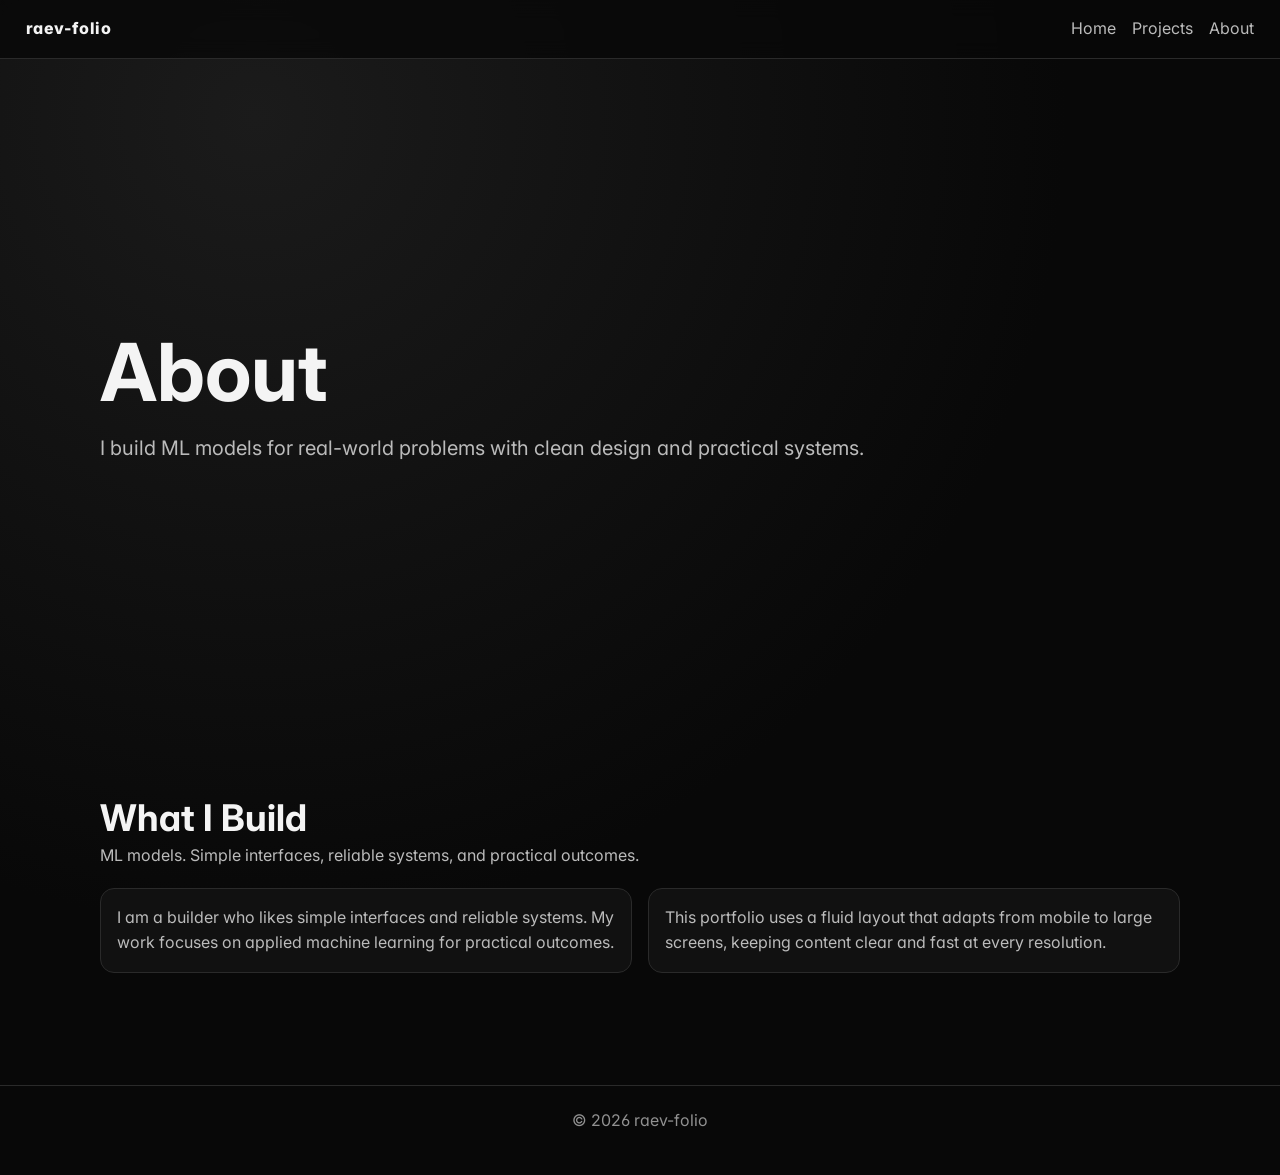
==== about.html @ f906c346 "Remove frontend/web dev mentions, focus solely on ML modeling" ====
<!doctype html>
<html lang="en">
  <head>
    <meta charset="UTF-8" />
    <meta name="viewport" content="width=device-width, initial-scale=1.0" />
    <meta
      name="description"
      content="About raev-folio, a portfolio of machine learning applications and modern frontend work."
    />
    <title>About | raev portfolio</title>
    <link rel="preconnect" href="https://fonts.googleapis.com" />
    <link rel="preconnect" href="https://fonts.gstatic.com" crossorigin />
    <link
      href="https://fonts.googleapis.com/css2?family=Inter:wght@400;500;700;800&display=swap"
      rel="stylesheet"
    />
    <link rel="stylesheet" href="./styles.css" />
  </head>
  <body>
    <div class="grain"></div>

    <header class="site-header">
      <a href="./index.html" class="brand">raev-folio</a>
      <nav class="main-nav">
        <a href="./index.html">Home</a>
        <a href="./projects.html">Projects</a>
        <a href="./about.html">About</a>
      </nav>
    </header>

    <main>
      <section class="section hero">
        <h1>About</h1>
        <p class="lead">
          I build ML models for real-world problems with clean design and
          practical systems.
        </p>
      </section>

      <section class="section">
        <div class="section-head">
          <h2>What I Build</h2>
          <p>ML models. Simple interfaces, reliable systems, and practical outcomes.</p>
        </div>
        <div class="about-grid">
          <p>
            I am a builder who likes simple interfaces and reliable systems.
            My work focuses on applied machine learning for practical outcomes.
          </p>
          <p>
            This portfolio uses a fluid layout that adapts from mobile to large
            screens, keeping content clear and fast at every resolution.
          </p>
        </div>
      </section>
    </main>

    <footer class="site-footer">© <span id="year"></span> raev-folio</footer>

    <script src="./script.js"></script>
  </body>
</html>
---- styles.css ----
:root {
  --bg: #080808;
  --bg-soft: #121212;
  --card: #171717;
  --line: #2a2a2a;
  --text: #f4f4f4;
  --muted: #bbbbbb;
  --accent: #d8d8d8;
  --radius: 18px;
}

*,
*::before,
*::after {
  box-sizing: border-box;
}

html {
  scroll-behavior: smooth;
}

body {
  margin: 0;
  font-family: "Inter", system-ui, -apple-system, Segoe UI, Roboto, sans-serif;
  font-weight: 400;
  font-feature-settings: "cv02", "cv03", "cv04", "cv11";
  color: var(--text);
  background: radial-gradient(circle at 20% 10%, #1b1b1b 0%, var(--bg) 55%);
  min-height: 100vh;
  line-height: 1.6;
}

.grain {
  position: fixed;
  inset: 0;
  pointer-events: none;
  background-image: linear-gradient(rgba(255, 255, 255, 0.02), rgba(255, 255, 255, 0.02));
  opacity: 0.25;
}

.site-header {
  position: sticky;
  top: 0;
  z-index: 10;
  display: flex;
  justify-content: space-between;
  align-items: center;
  padding: 1rem clamp(1rem, 2vw, 2rem);
  border-bottom: 1px solid var(--line);
  background: rgba(8, 8, 8, 0.8);
  backdrop-filter: blur(10px);
}

.brand {
  color: var(--text);
  text-decoration: none;
  font-weight: 800;
  letter-spacing: 0.03em;
}

.main-nav {
  display: flex;
  gap: 1rem;
}

.main-nav a {
  color: var(--muted);
  text-decoration: none;
  transition: color 0.2s ease;
}

.main-nav a:hover {
  color: var(--text);
}

main {
  width: min(1080px, 100% - 2rem);
  margin-inline: auto;
  padding-bottom: 3rem;
}

.section {
  padding: clamp(2.5rem, 5vw, 5rem) 0;
}

.hero {
  min-height: min(75vh, 700px);
  display: grid;
  align-content: center;
  gap: 1rem;
}

.tag {
  margin: 0;
  color: var(--muted);
  text-transform: uppercase;
  letter-spacing: 0.12em;
  font-size: 0.8rem;
}

h1,
h2 {
  margin: 0;
  line-height: 1.1;
}

h1 {
  font-size: clamp(2.2rem, 8vw, 5rem);
}

h2 {
  font-size: clamp(1.6rem, 4vw, 2.3rem);
}

.lead {
  margin: 0;
  max-width: 60ch;
  color: var(--muted);
  font-size: clamp(1rem, 2.6vw, 1.25rem);
}

.cta {
  display: inline-flex;
  width: fit-content;
  margin-top: 0.8rem;
  padding: 0.8rem 1.2rem;
  border-radius: 50px;
  border: 1px solid var(--line);
  text-decoration: none;
  color: var(--text);
  background: linear-gradient(145deg, #202020, #151515);
  font-weight: 500;
  font-size: 0.95rem;
  letter-spacing: 0.02em;
  transition: all 0.2s ease;
  box-shadow: 0 2px 8px rgba(0, 0, 0, 0.3);
}

.cta:hover {
  transform: translateY(-1px);
  box-shadow: 0 4px 16px rgba(0, 0, 0, 0.4);
  border-color: var(--accent);
}

.section-head {
  display: grid;
  gap: 0.3rem;
  margin-bottom: 1.2rem;
}

.section-head p {
  margin: 0;
  color: var(--muted);
}

.cards-grid {
  display: grid;
  gap: 1rem;
  grid-template-columns: repeat(auto-fit, minmax(300px, 1fr));
}

.project-card {
  border: 1px solid var(--line);
  background: linear-gradient(180deg, var(--card), #111);
  border-radius: var(--radius);
  overflow: clip;
}

.project-link-card {
  border: 1px solid var(--line);
  background: linear-gradient(180deg, var(--card), #111);
  border-radius: var(--radius);
  padding: 1rem;
  display: flex;
  justify-content: space-between;
  align-items: center;
  text-decoration: none;
  color: var(--text);
  transition: transform 0.15s ease, border-color 0.15s ease;
}

.project-link-card:hover {
  transform: translateY(-2px);
  border-color: #3a3a3a;
}

.project-link-card small {
  display: block;
  margin-top: 0.25rem;
  color: var(--muted);
}

.project-link-card .card-note {
  margin-top: 0.6rem;
  font-size: 0.82rem;
  color: #a8a8a8;
  line-height: 1.3;
}

.card-toggle {
  width: 100%;
  border: 0;
  color: var(--text);
  background: transparent;
  padding: 1rem;
  display: flex;
  justify-content: space-between;
  align-items: center;
  text-align: left;
  cursor: pointer;
}

.card-toggle small {
  display: block;
  margin-top: 0.2rem;
  color: var(--muted);
}

.pill {
  border: 1px solid var(--line);
  padding: 0.3rem 0.8rem;
  border-radius: 50px;
  color: var(--accent);
  font-size: 0.85rem;
  font-weight: 500;
  letter-spacing: 0.02em;
  background: rgba(216, 216, 216, 0.05);
  transition: all 0.2s ease;
}

.pill:hover {
  background: rgba(216, 216, 216, 0.1);
  border-color: var(--accent);
  transform: translateY(-1px);
}

button {
  font-family: inherit;
  font-weight: 500;
  font-size: 0.95rem;
  letter-spacing: 0.02em;
  border: 1px solid var(--line);
  background: linear-gradient(145deg, #202020, #151515);
  color: var(--text);
  border-radius: 12px;
  padding: 0.8rem 1.2rem;
  cursor: pointer;
  transition: all 0.2s ease;
  box-shadow: 0 2px 8px rgba(0, 0, 0, 0.3);
}

button:hover {
  transform: translateY(-1px);
  box-shadow: 0 4px 16px rgba(0, 0, 0, 0.4);
  border-color: var(--accent);
}

.card-content {
  border-top: 1px solid var(--line);
  padding: 1rem;
}

.project-note {
  margin: 0 0 1rem;
  color: var(--muted);
}

.crop-form {
  display: grid;
  gap: 0.75rem;
  grid-template-columns: repeat(auto-fit, minmax(170px, 1fr));
}

.crop-form label {
  display: grid;
  gap: 0.35rem;
  font-size: 0.9rem;
  color: var(--muted);
}

.crop-form input,
.crop-form select {
  border: 1px solid #303030;
  background: #0e0e0e;
  color: var(--text);
  border-radius: 10px;
  padding: 0.55rem 0.65rem;
  font: inherit;
}

.crop-form textarea {
  border: 1px solid #303030;
  background: #0e0e0e;
  color: var(--text);
  border-radius: 10px;
  padding: 0.55rem 0.65rem;
  font: inherit;
  resize: vertical;
}

.predict-btn {
  grid-column: 1 / -1;
  border: 1px solid var(--line);
  background: #1b1b1b;
  color: var(--text);
  border-radius: 11px;
  padding: 0.65rem;
  cursor: pointer;
}

.result {
  margin-top: 1rem;
  border: 1px solid var(--line);
  border-radius: 12px;
  padding: 0.8rem;
  color: var(--accent);
  background: #0f0f0f;
}

.chat-window {
  border: 1px solid var(--line);
  border-radius: 12px;
  background: #0e0e0e;
  padding: 0.8rem;
  min-height: 100px;
  margin-bottom: 0.75rem;
  display: grid;
  gap: 0.5rem;
}

.chat-bubble {
  max-width: 85%;
  padding: 0.55rem 0.7rem;
  border-radius: 10px;
  font-size: 0.92rem;
}

.chat-bubble.user {
  margin-left: auto;
  background: #242424;
}

.chat-bubble.bot {
  background: #1a1a1a;
  border: 1px solid #2e2e2e;
  color: var(--muted);
}

.chat-form {
  display: grid;
  gap: 0.75rem;
}

.result-modal {
  position: fixed;
  inset: 0;
  background: rgba(0, 0, 0, 0.6);
  display: grid;
  place-items: center;
  z-index: 20;
  padding: 1rem;
}

.result-modal-card {
  width: min(460px, 100%);
  border: 1px solid var(--line);
  border-radius: 14px;
  background: #121212;
  padding: 1rem;
}

.result-modal-card h3 {
  margin: 0 0 0.5rem;
}

.result-modal-card p {
  margin: 0 0 0.8rem;
  color: var(--text);
  min-height: 1.4em;
}

.about-grid {
  display: grid;
  grid-template-columns: repeat(auto-fit, minmax(260px, 1fr));
  gap: 1rem;
}

.about-grid p {
  margin: 0;
  border: 1px solid var(--line);
  border-radius: 14px;
  background: #111;
  color: var(--muted);
  padding: 1rem;
}

.back-btn {
  display: inline-flex;
  align-items: center;
  gap: 0.35rem;
  margin-bottom: 0.5rem;
  color: var(--muted);
  text-decoration: none;
  font-size: 0.9rem;
  transition: color 0.2s ease;
}

.back-btn:hover {
  color: var(--text);
}

.site-footer {
  padding: 1.4rem 1rem 2.6rem;
  text-align: center;
  color: #919191;
  border-top: 1px solid var(--line);
}

@media (max-width: 720px) {
  .main-nav {
    gap: 0.7rem;
  }
}

@media (max-width: 600px) {
  .project-link-card {
    flex-direction: column;
    align-items: flex-start;
    gap: 0.5rem;
  }
}
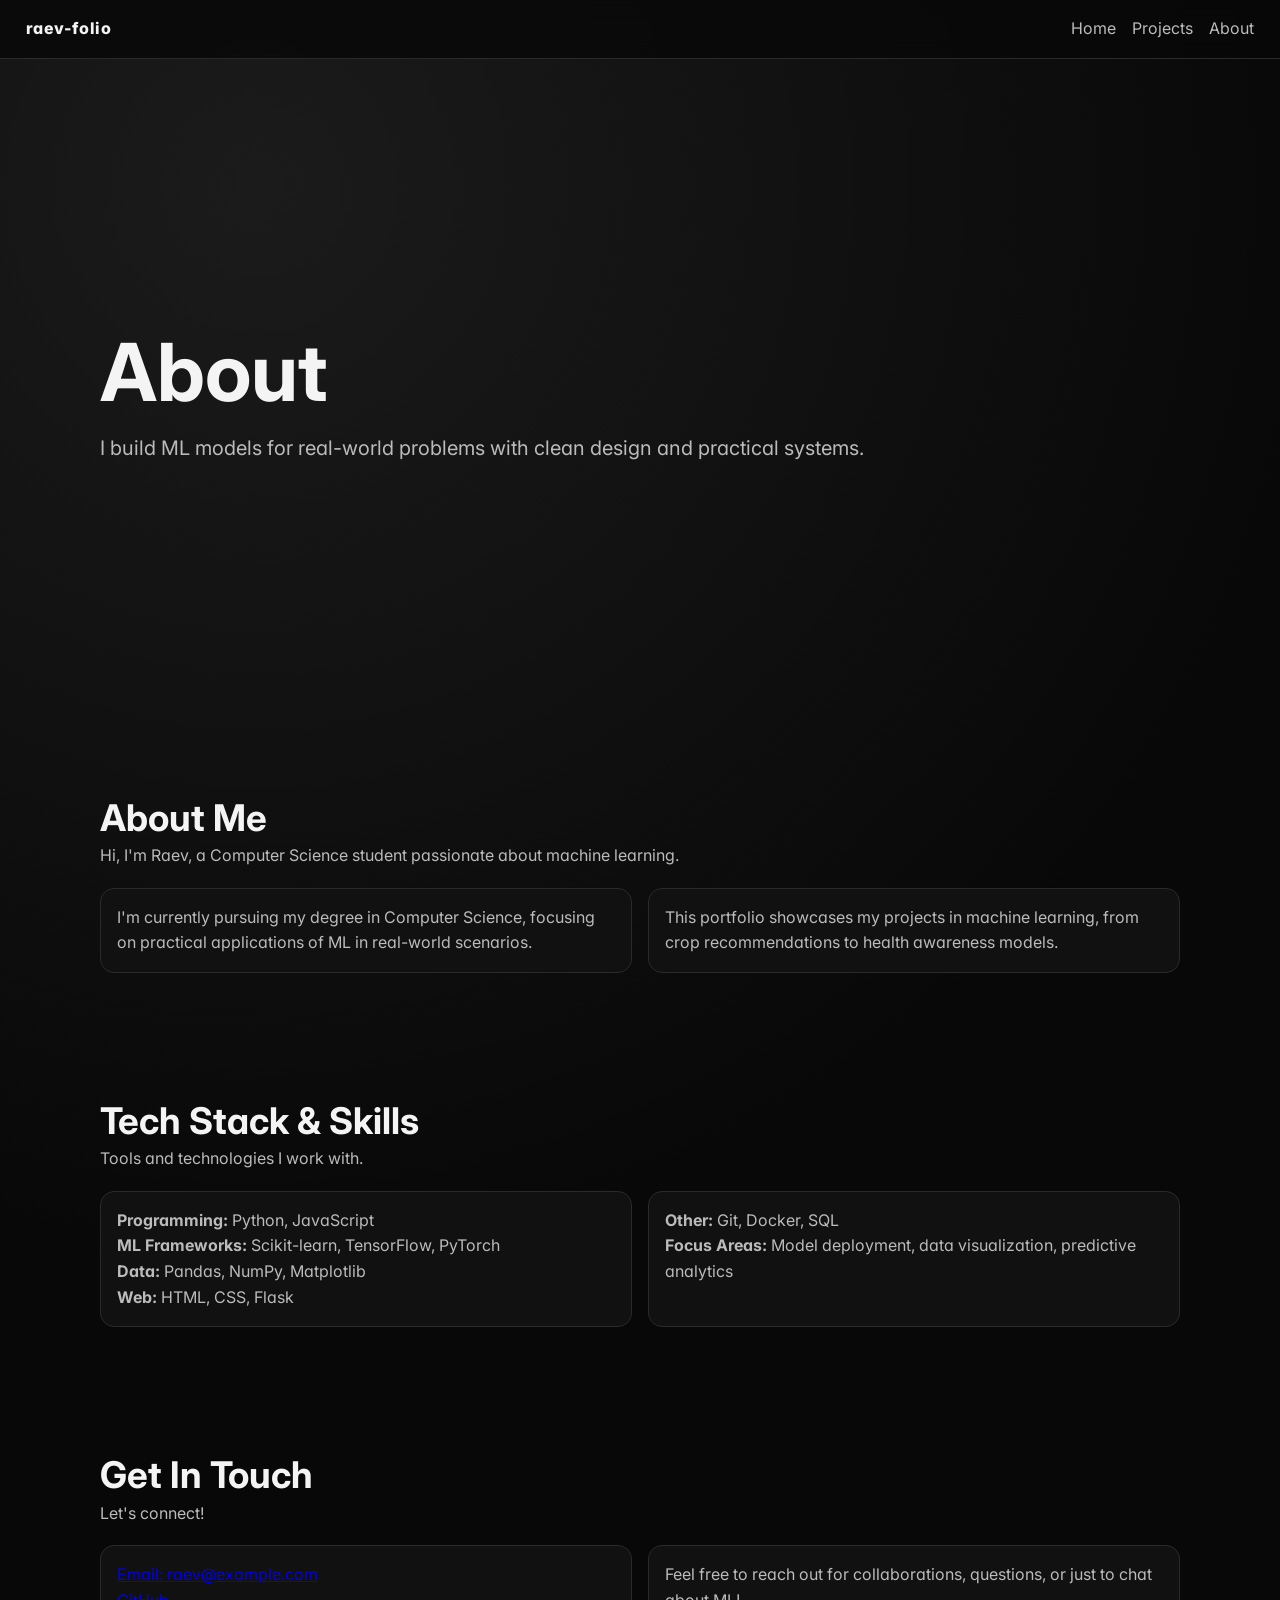
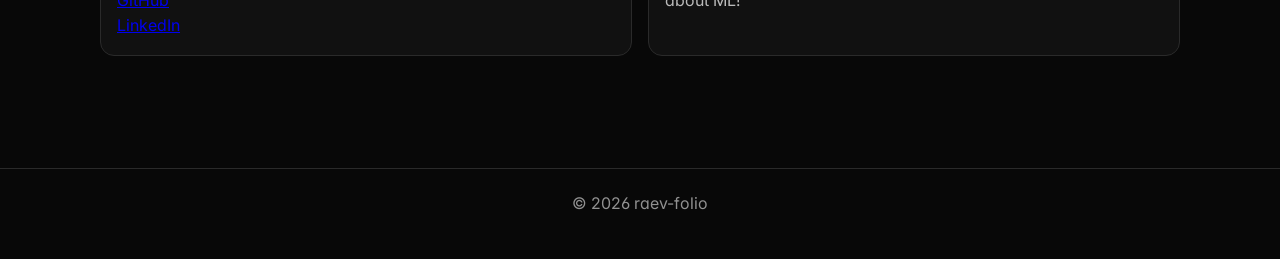
==== commit a2fa3e08: "Add CS student tag to home, flesh out About page with name, education, tech stack, and contact links" ====
--- a/about.html
+++ b/about.html
@@ -39,17 +39,53 @@
 
       <section class="section">
         <div class="section-head">
-          <h2>What I Build</h2>
-          <p>ML models. Simple interfaces, reliable systems, and practical outcomes.</p>
+          <h2>About Me</h2>
+          <p>Hi, I'm Raev, a Computer Science student passionate about machine learning.</p>
         </div>
         <div class="about-grid">
           <p>
-            I am a builder who likes simple interfaces and reliable systems.
-            My work focuses on applied machine learning for practical outcomes.
+            I'm currently pursuing my degree in Computer Science, focusing on
+            practical applications of ML in real-world scenarios.
           </p>
           <p>
-            This portfolio uses a fluid layout that adapts from mobile to large
-            screens, keeping content clear and fast at every resolution.
+            This portfolio showcases my projects in machine learning, from crop
+            recommendations to health awareness models.
+          </p>
+        </div>
+      </section>
+
+      <section class="section">
+        <div class="section-head">
+          <h2>Tech Stack & Skills</h2>
+          <p>Tools and technologies I work with.</p>
+        </div>
+        <div class="about-grid">
+          <p>
+            <strong>Programming:</strong> Python, JavaScript<br>
+            <strong>ML Frameworks:</strong> Scikit-learn, TensorFlow, PyTorch<br>
+            <strong>Data:</strong> Pandas, NumPy, Matplotlib<br>
+            <strong>Web:</strong> HTML, CSS, Flask
+          </p>
+          <p>
+            <strong>Other:</strong> Git, Docker, SQL<br>
+            <strong>Focus Areas:</strong> Model deployment, data visualization, predictive analytics
+          </p>
+        </div>
+      </section>
+
+      <section class="section">
+        <div class="section-head">
+          <h2>Get In Touch</h2>
+          <p>Let's connect!</p>
+        </div>
+        <div class="about-grid">
+          <p>
+            <a href="mailto:raev@example.com">Email: raev@example.com</a><br>
+            <a href="https://github.com/theraevv">GitHub</a><br>
+            <a href="https://linkedin.com/in/raev">LinkedIn</a>
+          </p>
+          <p>
+            Feel free to reach out for collaborations, questions, or just to chat about ML!
           </p>
         </div>
       </section>
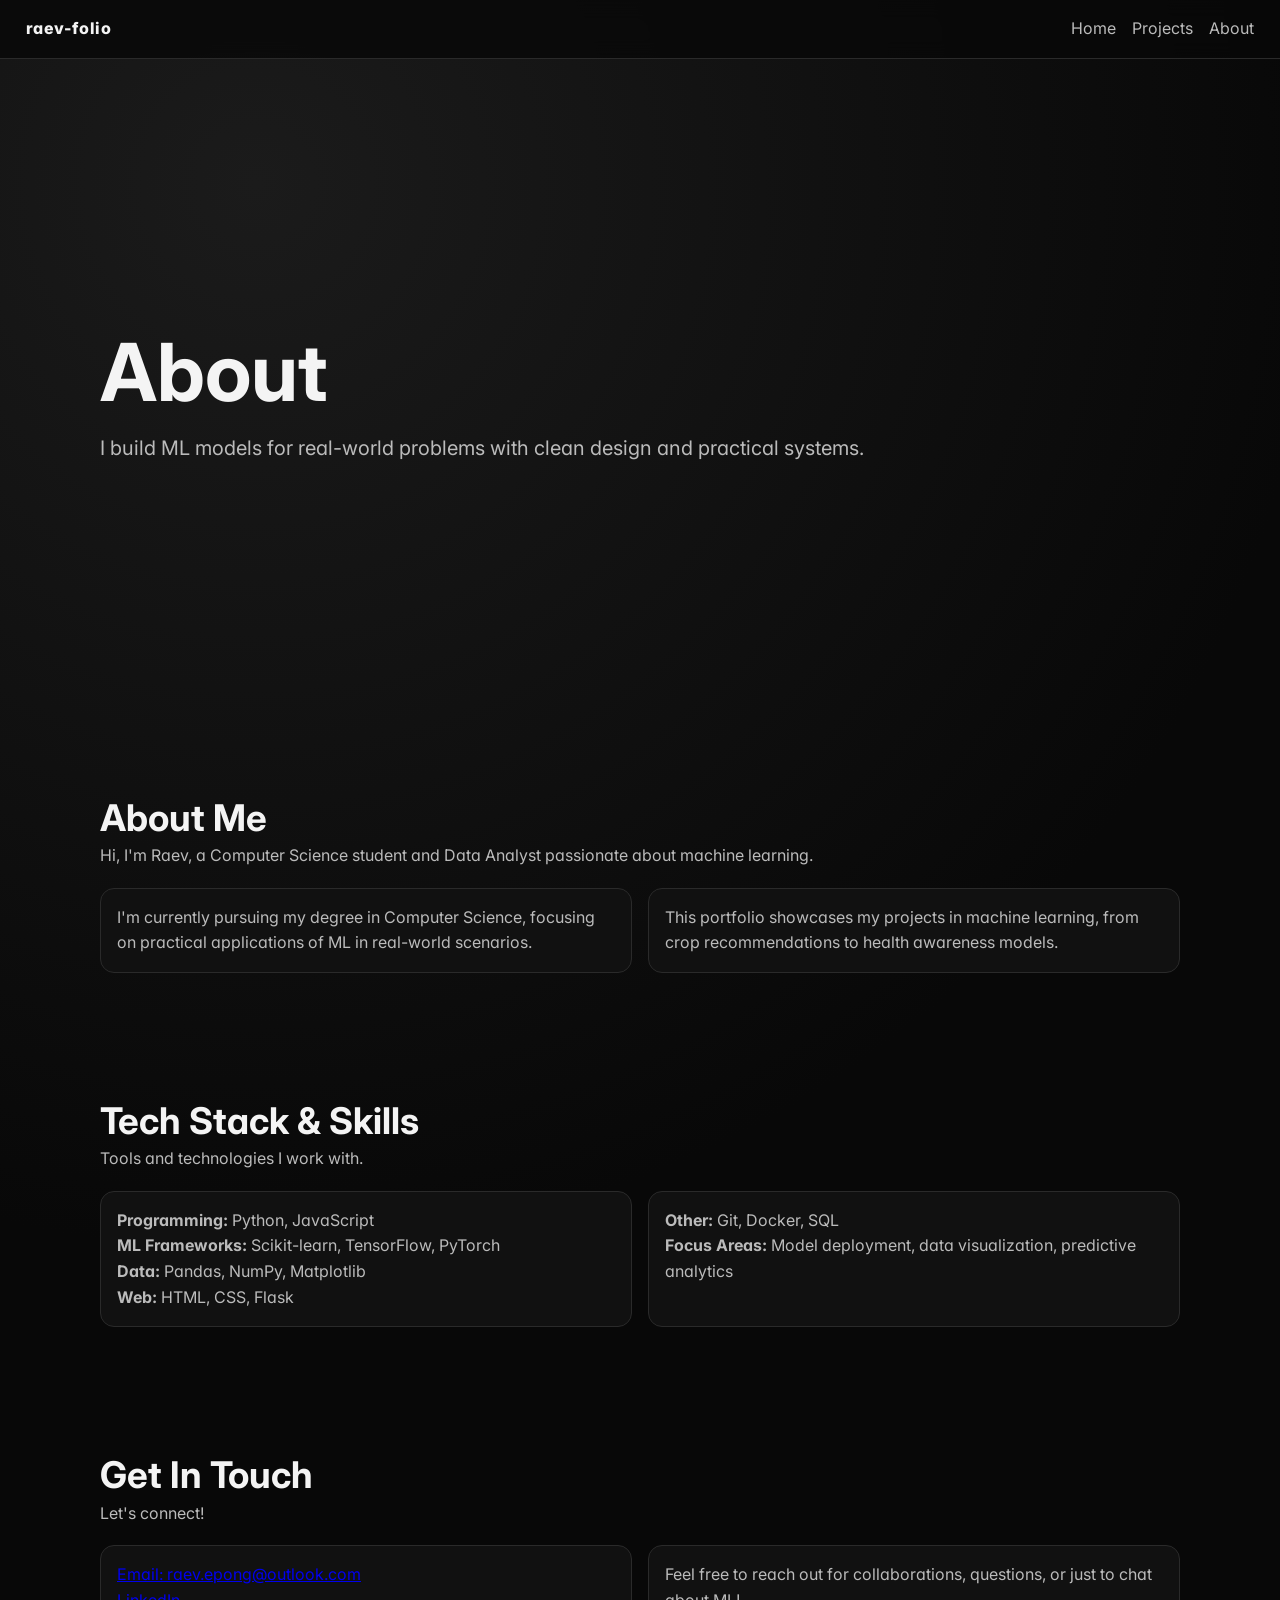
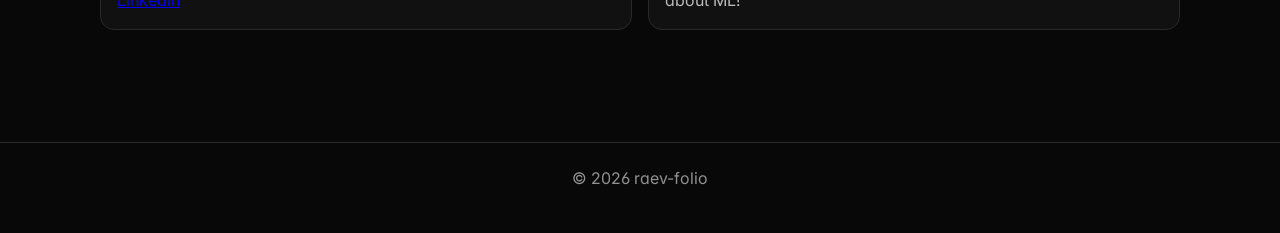
==== commit 273d8557: "Add Data Analyst to home and about, update LinkedIn and email, remove GitHub" ====
--- a/about.html
+++ b/about.html
@@ -40,7 +40,7 @@
       <section class="section">
         <div class="section-head">
           <h2>About Me</h2>
-          <p>Hi, I'm Raev, a Computer Science student passionate about machine learning.</p>
+          <p>Hi, I'm Raev, a Computer Science student and Data Analyst passionate about machine learning.</p>
         </div>
         <div class="about-grid">
           <p>
@@ -80,9 +80,8 @@
         </div>
         <div class="about-grid">
           <p>
-            <a href="mailto:raev@example.com">Email: raev@example.com</a><br>
-            <a href="https://github.com/theraevv">GitHub</a><br>
-            <a href="https://linkedin.com/in/raev">LinkedIn</a>
+            <a href="mailto:raev.epong@outlook.com">Email: raev.epong@outlook.com</a><br>
+            <a href="https://www.linkedin.com/in/raev-pascian-epong-4269261b7">LinkedIn</a>
           </p>
           <p>
             Feel free to reach out for collaborations, questions, or just to chat about ML!
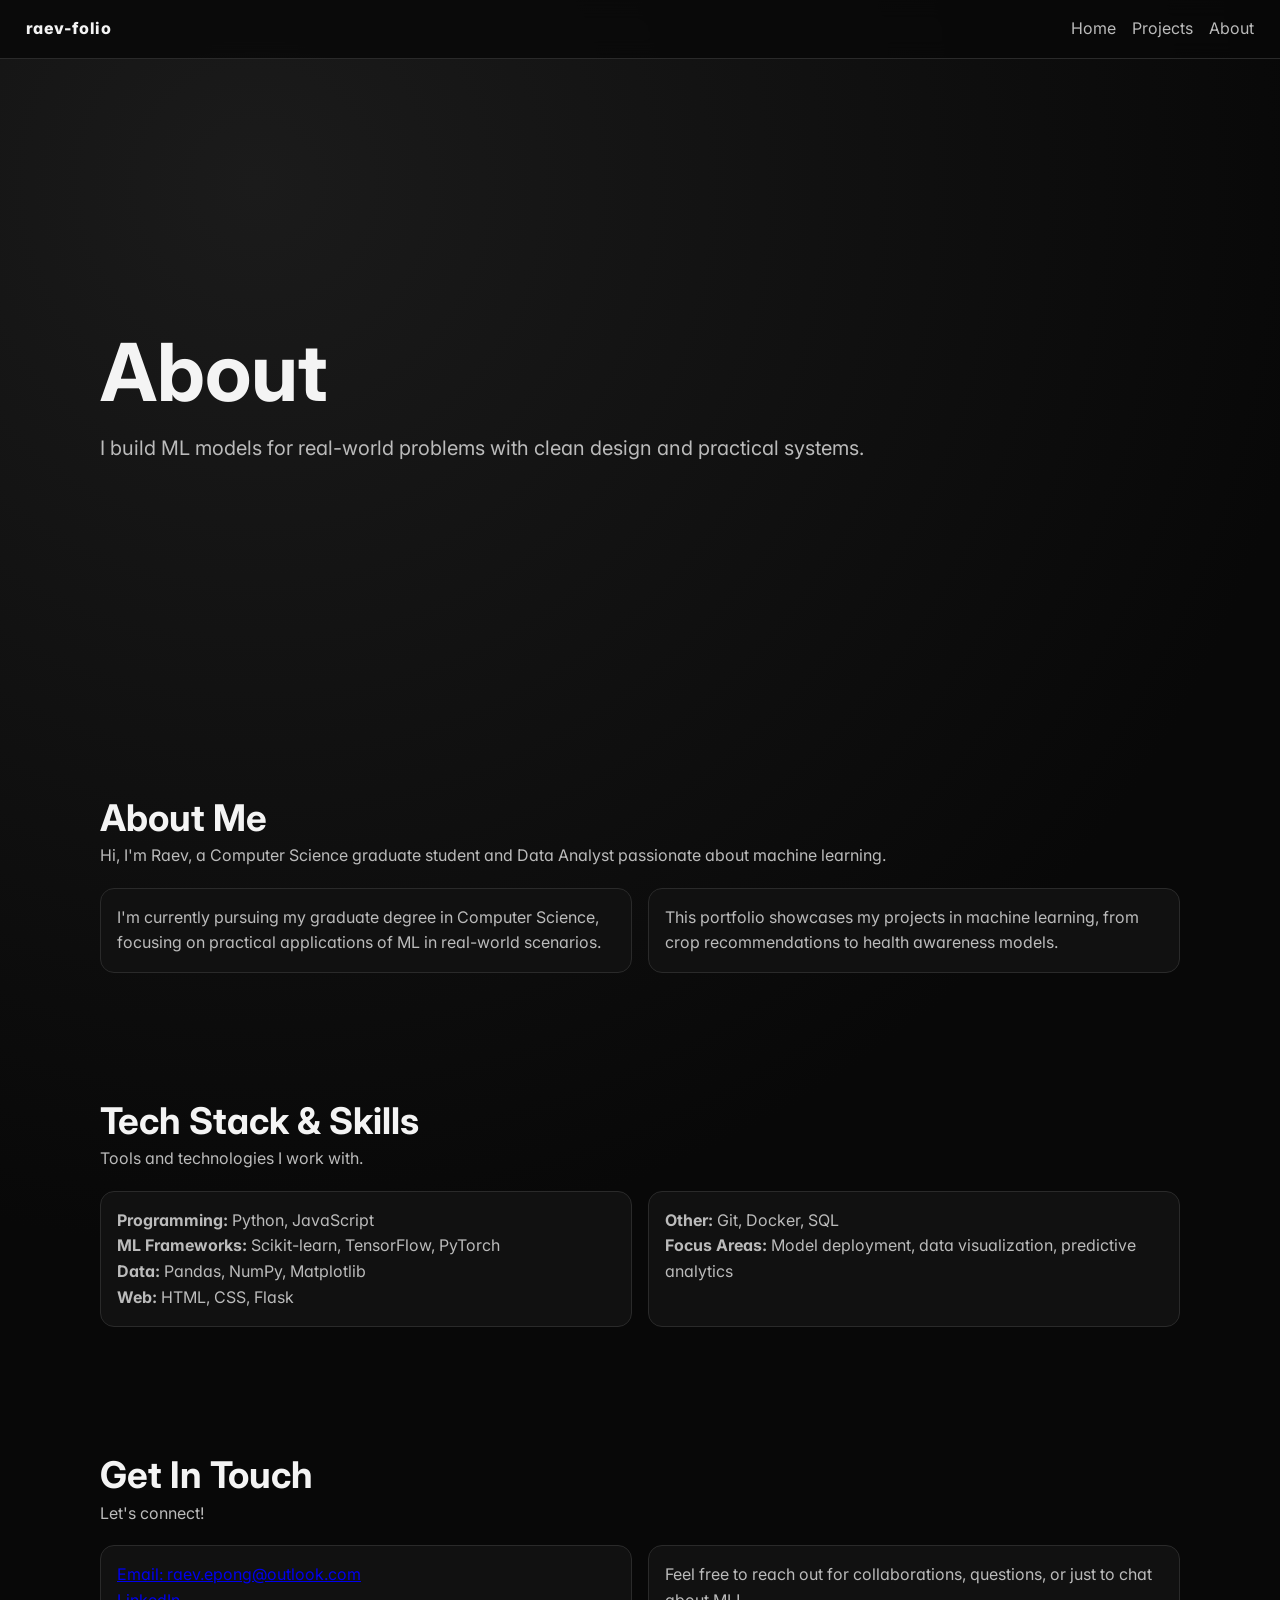
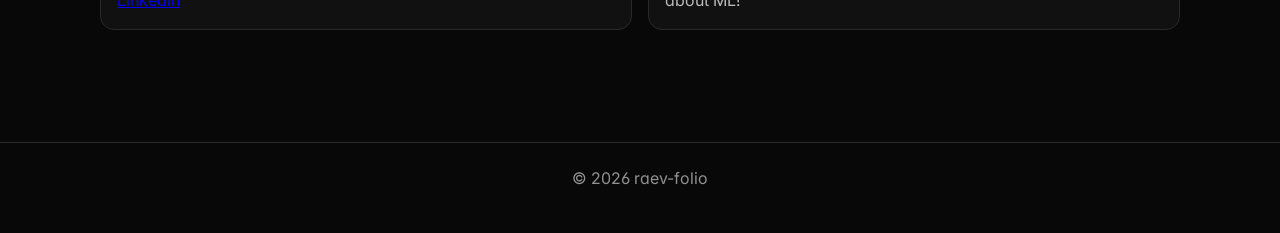
==== commit baf970e9: "Update to graduate student status in home and about pages" ====
--- a/about.html
+++ b/about.html
@@ -40,11 +40,11 @@
       <section class="section">
         <div class="section-head">
           <h2>About Me</h2>
-          <p>Hi, I'm Raev, a Computer Science student and Data Analyst passionate about machine learning.</p>
+          <p>Hi, I'm Raev, a Computer Science graduate student and Data Analyst passionate about machine learning.</p>
         </div>
         <div class="about-grid">
           <p>
-            I'm currently pursuing my degree in Computer Science, focusing on
+            I'm currently pursuing my graduate degree in Computer Science, focusing on
             practical applications of ML in real-world scenarios.
           </p>
           <p>
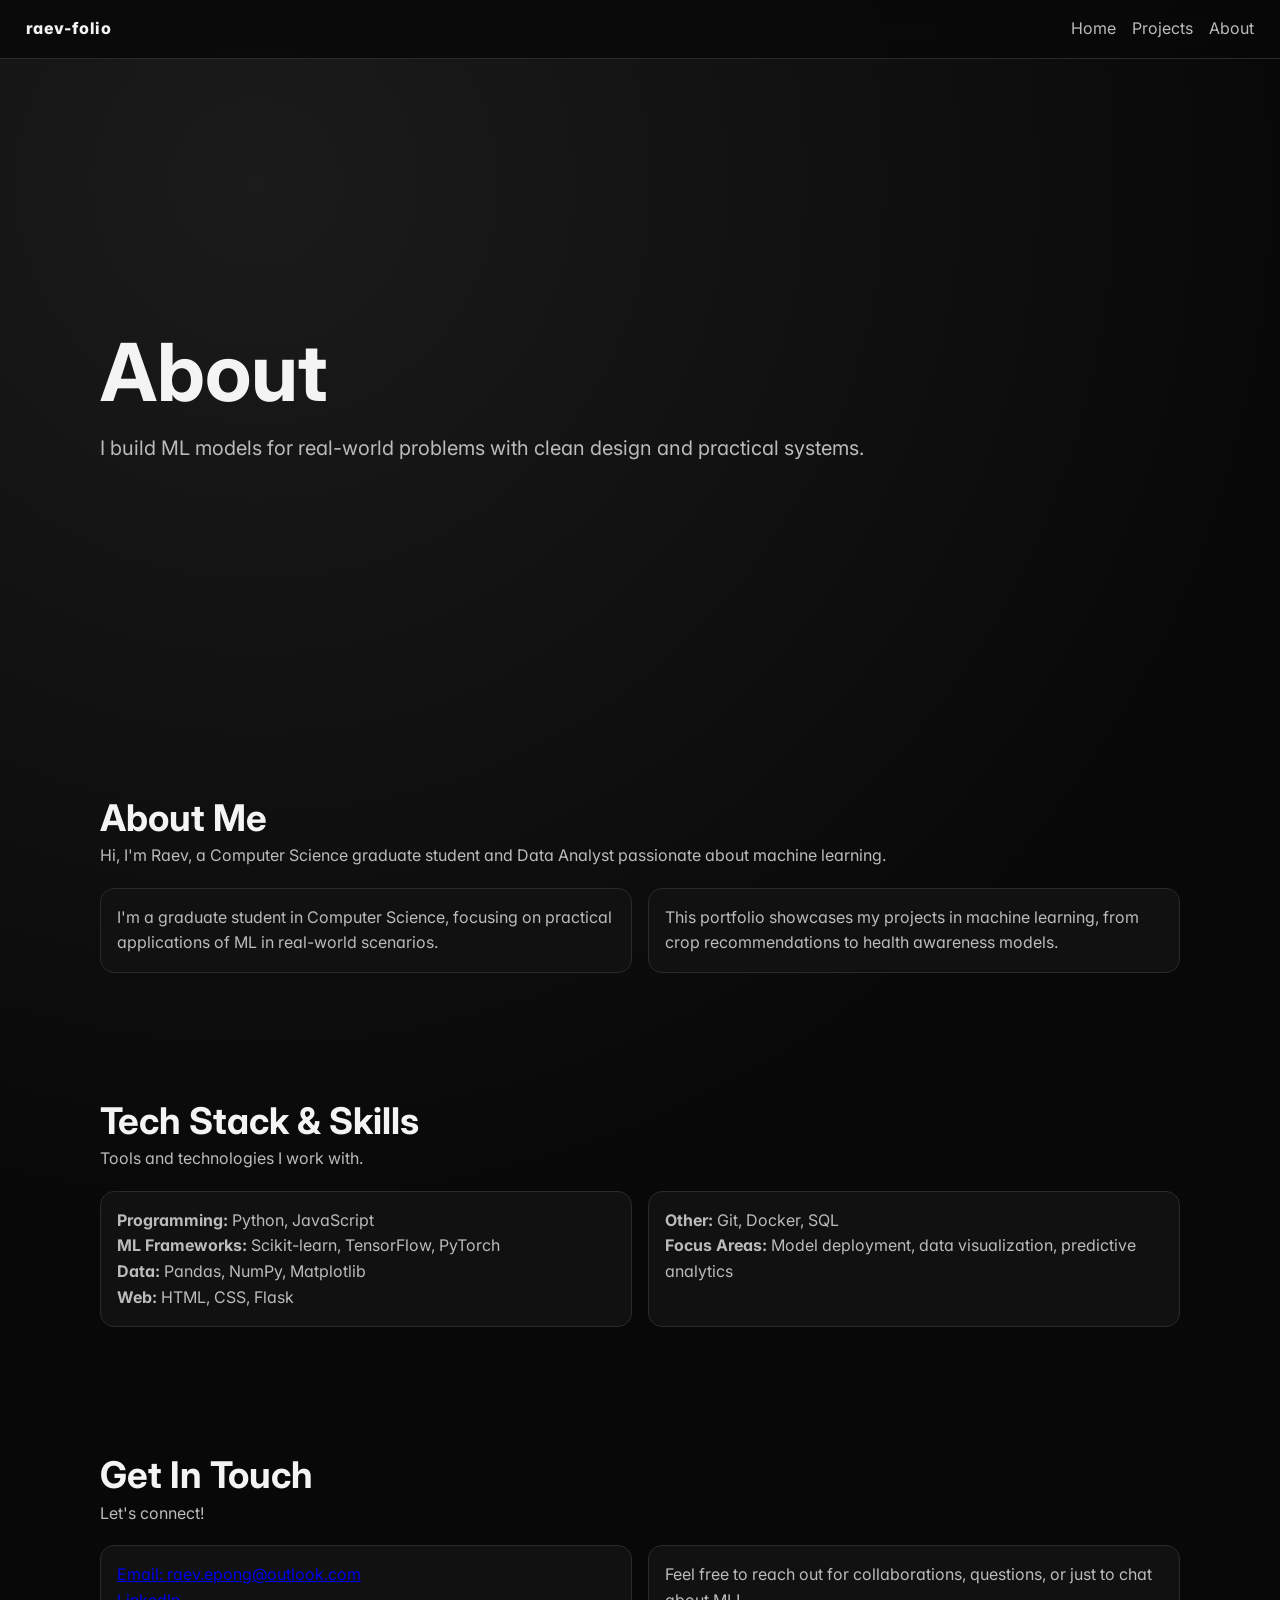
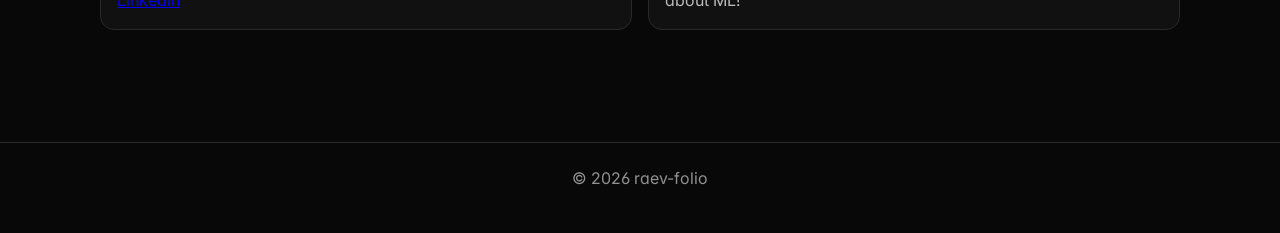
==== commit 476a5a95: "Remove pursuing language from About page" ====
--- a/about.html
+++ b/about.html
@@ -44,8 +44,8 @@
         </div>
         <div class="about-grid">
           <p>
-            I'm currently pursuing my graduate degree in Computer Science, focusing on
-            practical applications of ML in real-world scenarios.
+            I'm a graduate student in Computer Science, focusing on practical
+            applications of ML in real-world scenarios.
           </p>
           <p>
             This portfolio showcases my projects in machine learning, from crop
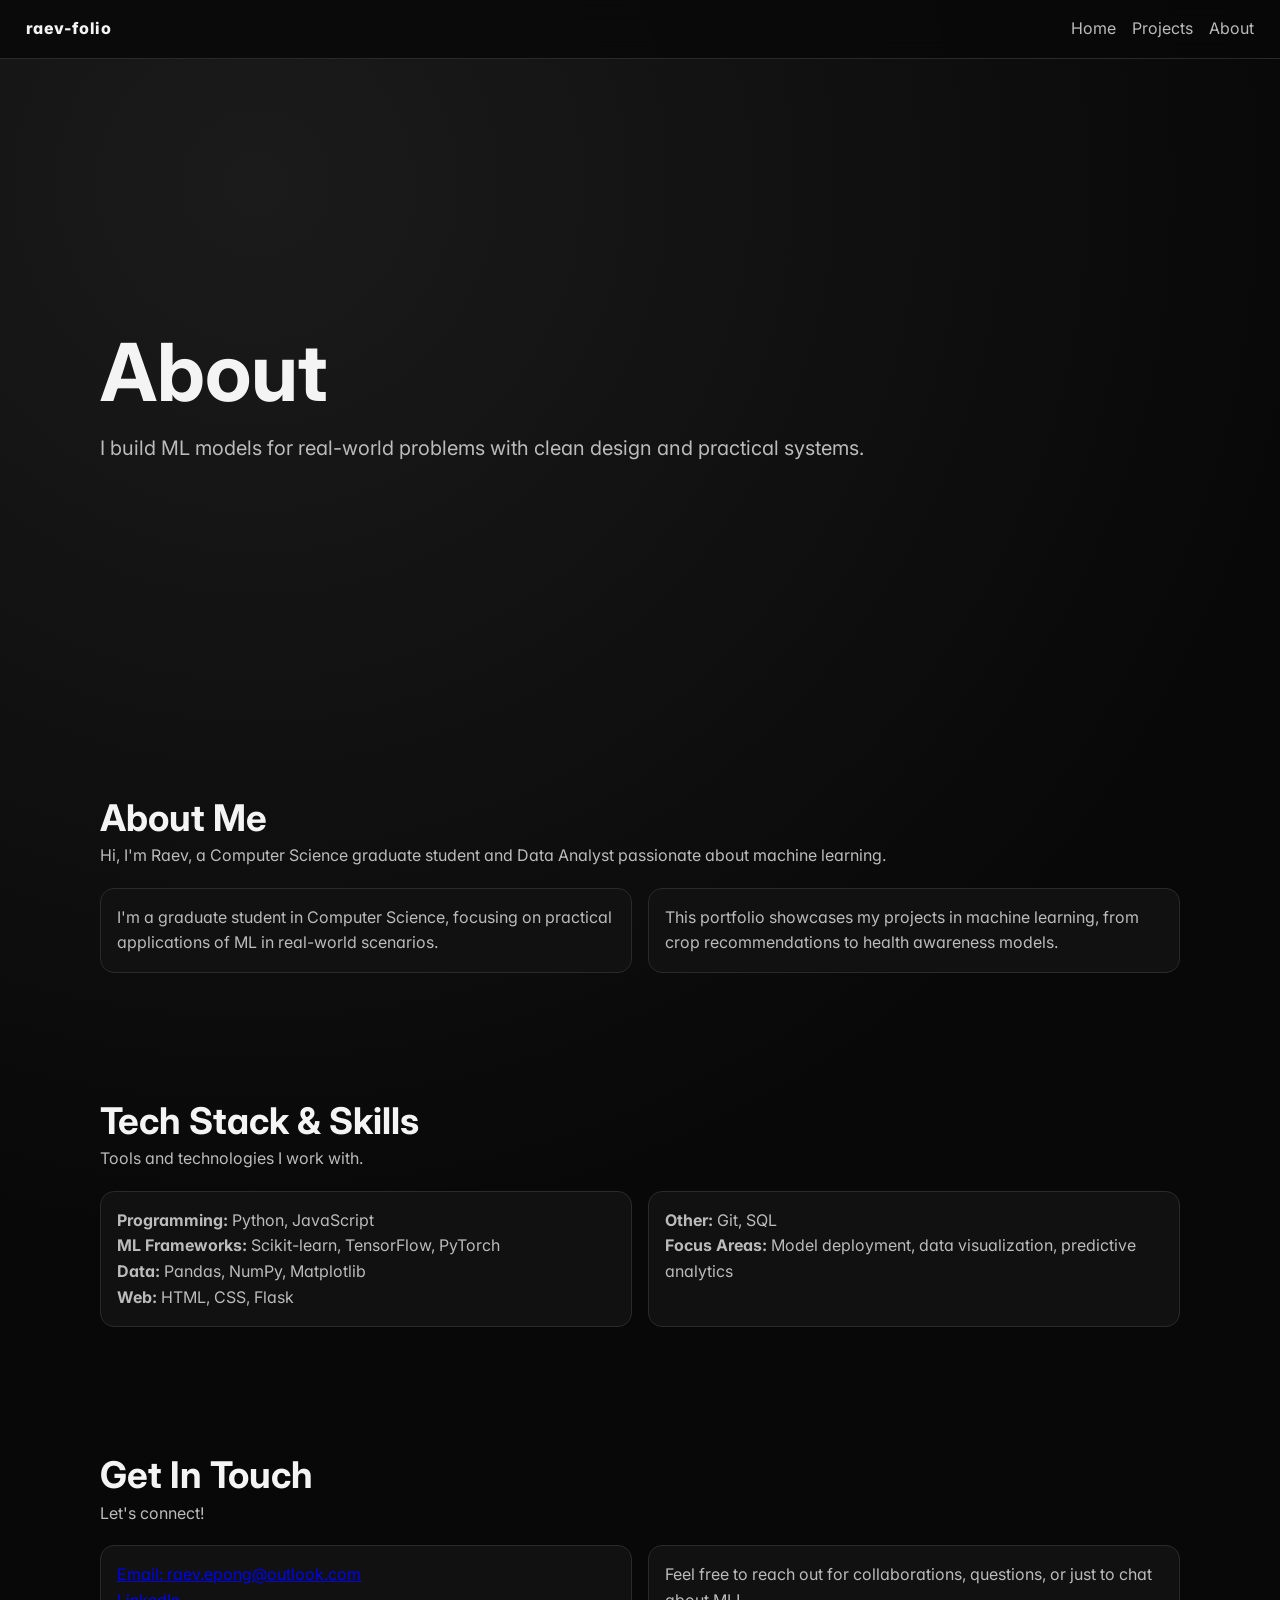
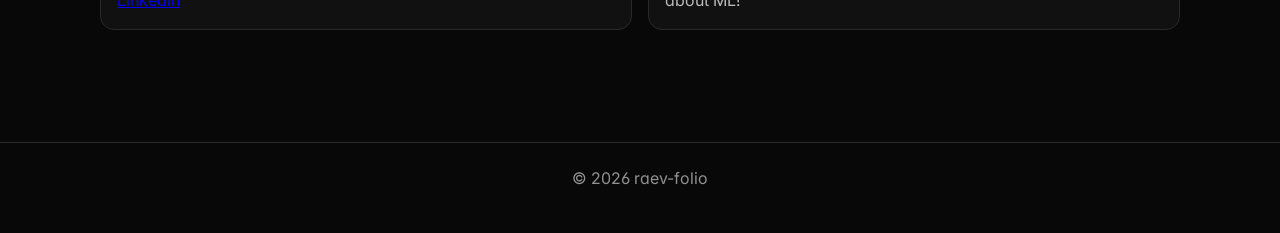
==== commit 029d05a8: "Remove hover animations and Docker from About tech stack" ====
--- a/about.html
+++ b/about.html
@@ -67,7 +67,7 @@
             <strong>Web:</strong> HTML, CSS, Flask
           </p>
           <p>
-            <strong>Other:</strong> Git, Docker, SQL<br>
+            <strong>Other:</strong> Git, SQL<br>
             <strong>Focus Areas:</strong> Model deployment, data visualization, predictive analytics
           </p>
         </div>
--- a/styles.css
+++ b/styles.css
@@ -245,13 +245,10 @@
   border-radius: 12px;
   padding: 0.8rem 1.2rem;
   cursor: pointer;
-  transition: all 0.2s ease;
   box-shadow: 0 2px 8px rgba(0, 0, 0, 0.3);
 }
 
 button:hover {
-  transform: translateY(-1px);
-  box-shadow: 0 4px 16px rgba(0, 0, 0, 0.4);
   border-color: var(--accent);
 }
 
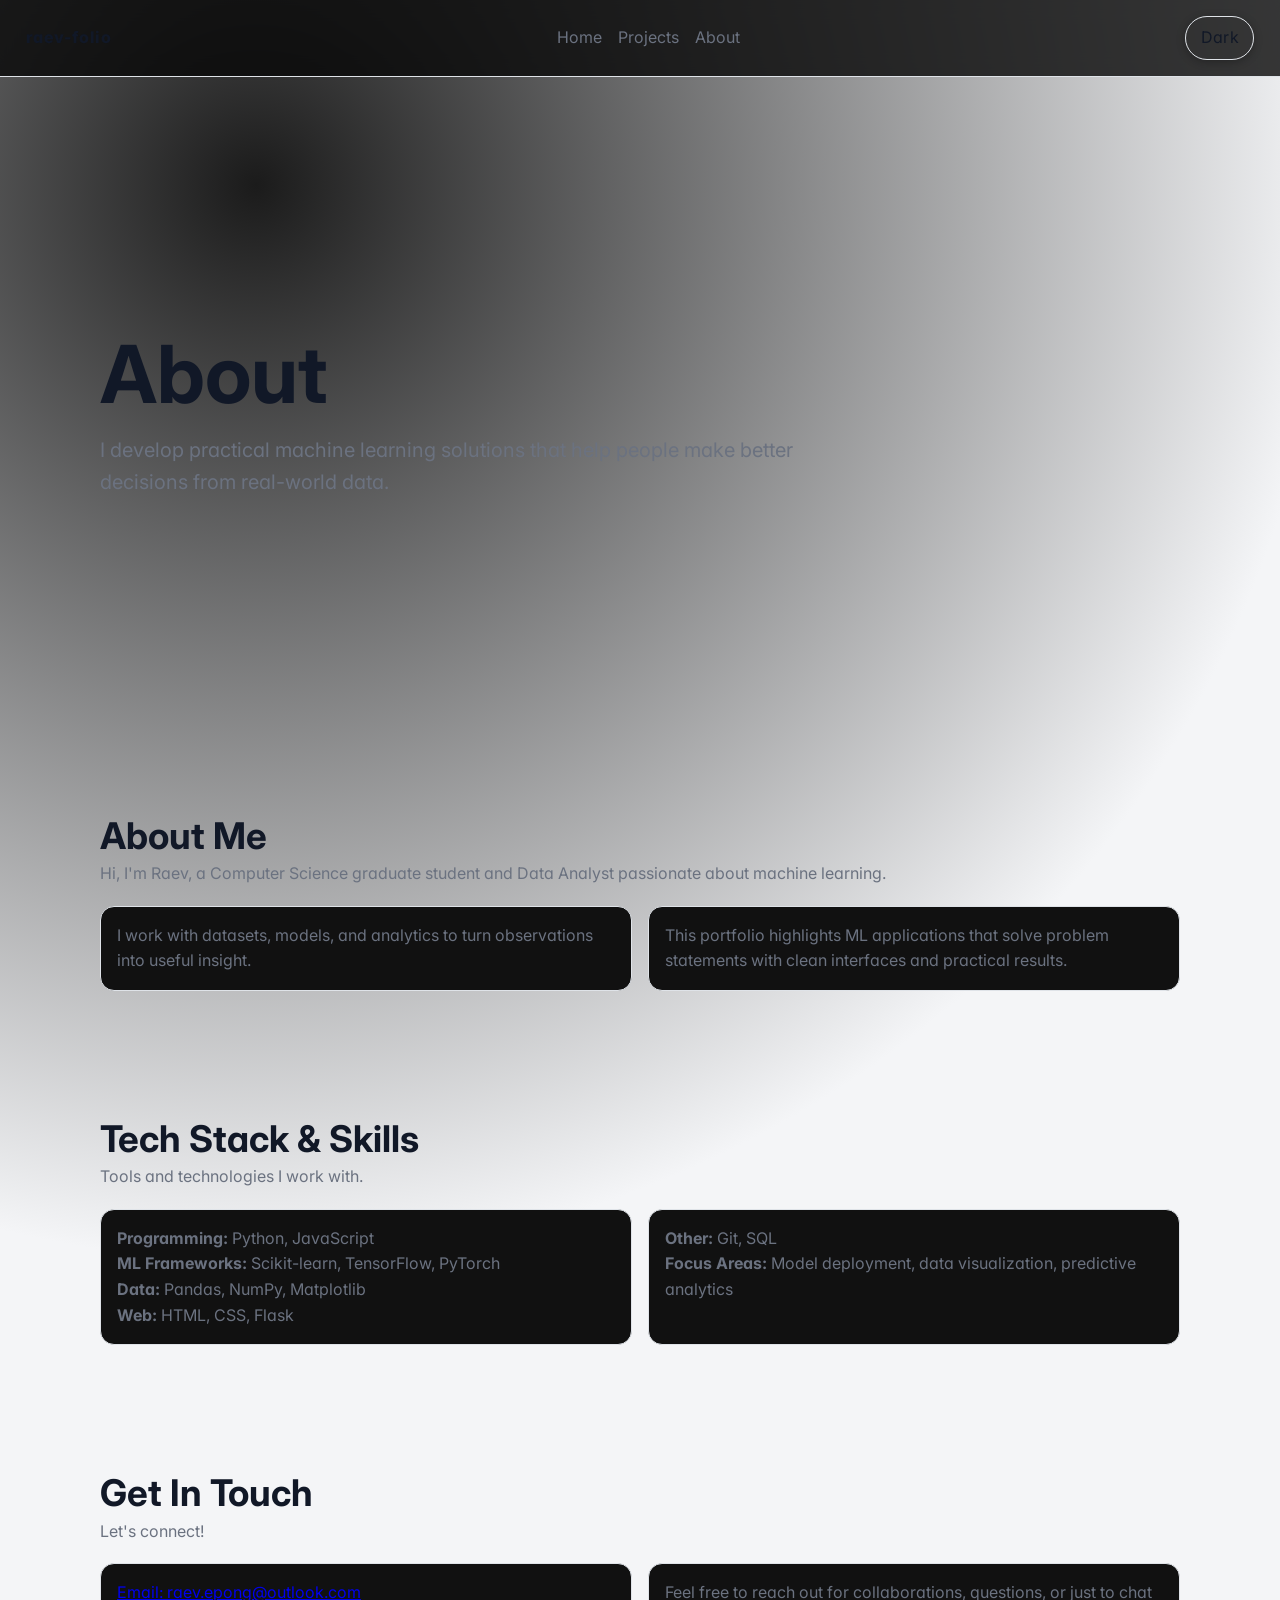
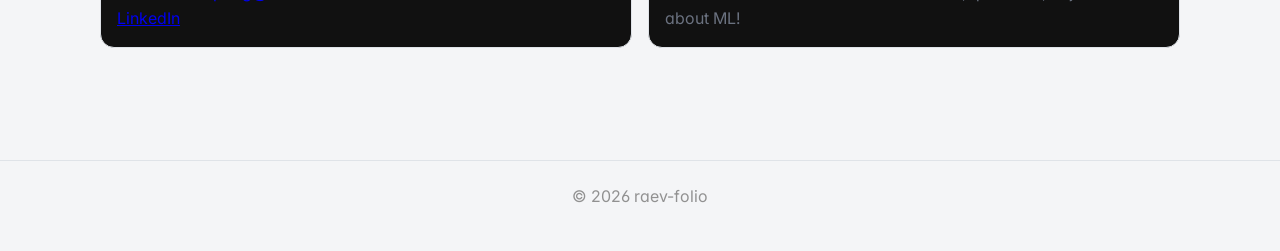
==== commit 10b0553b: "Improve About content, add model explanations, fix crop input labels, and add dark/light mode toggle" ====
--- a/about.html
+++ b/about.html
@@ -26,14 +26,14 @@
         <a href="./projects.html">Projects</a>
         <a href="./about.html">About</a>
       </nav>
+      <button id="theme-toggle" class="theme-toggle" aria-label="Toggle theme">Light</button>
     </header>
 
     <main>
       <section class="section hero">
         <h1>About</h1>
         <p class="lead">
-          I build ML models for real-world problems with clean design and
-          practical systems.
+          I develop practical machine learning solutions that help people make better decisions from real-world data.
         </p>
       </section>
 
@@ -44,12 +44,10 @@
         </div>
         <div class="about-grid">
           <p>
-            I'm a graduate student in Computer Science, focusing on practical
-            applications of ML in real-world scenarios.
+            I work with datasets, models, and analytics to turn observations into useful insight.
           </p>
           <p>
-            This portfolio showcases my projects in machine learning, from crop
-            recommendations to health awareness models.
+            This portfolio highlights ML applications that solve problem statements with clean interfaces and practical results.
           </p>
         </div>
       </section>
--- a/styles.css
+++ b/styles.css
@@ -7,6 +7,16 @@
   --muted: #bbbbbb;
   --accent: #d8d8d8;
   --radius: 18px;
+}
+
+body.light {
+  --bg: #f4f5f7;
+  --bg-soft: #ffffff;
+  --card: #f7f8fb;
+  --line: #dfe3e8;
+  --text: #111827;
+  --muted: #6b7280;
+  --accent: #1d4ed8;
 }
 
 *,
@@ -73,6 +83,20 @@
   color: var(--text);
 }
 
+.theme-toggle {
+  border: 1px solid var(--line);
+  background: transparent;
+  color: var(--text);
+  border-radius: 999px;
+  padding: 0.5rem 0.9rem;
+  cursor: pointer;
+  font: inherit;
+}
+
+.theme-toggle:hover {
+  border-color: var(--accent);
+}
+
 main {
   width: min(1080px, 100% - 2rem);
   margin-inline: auto;
@@ -132,13 +156,10 @@
   font-weight: 500;
   font-size: 0.95rem;
   letter-spacing: 0.02em;
-  transition: all 0.2s ease;
   box-shadow: 0 2px 8px rgba(0, 0, 0, 0.3);
 }
 
 .cta:hover {
-  transform: translateY(-1px);
-  box-shadow: 0 4px 16px rgba(0, 0, 0, 0.4);
   border-color: var(--accent);
 }
 
@@ -176,11 +197,9 @@
   align-items: center;
   text-decoration: none;
   color: var(--text);
-  transition: transform 0.15s ease, border-color 0.15s ease;
 }
 
 .project-link-card:hover {
-  transform: translateY(-2px);
   border-color: #3a3a3a;
 }
 
@@ -225,13 +244,11 @@
   font-weight: 500;
   letter-spacing: 0.02em;
   background: rgba(216, 216, 216, 0.05);
-  transition: all 0.2s ease;
 }
 
 .pill:hover {
   background: rgba(216, 216, 216, 0.1);
   border-color: var(--accent);
-  transform: translateY(-1px);
 }
 
 button {
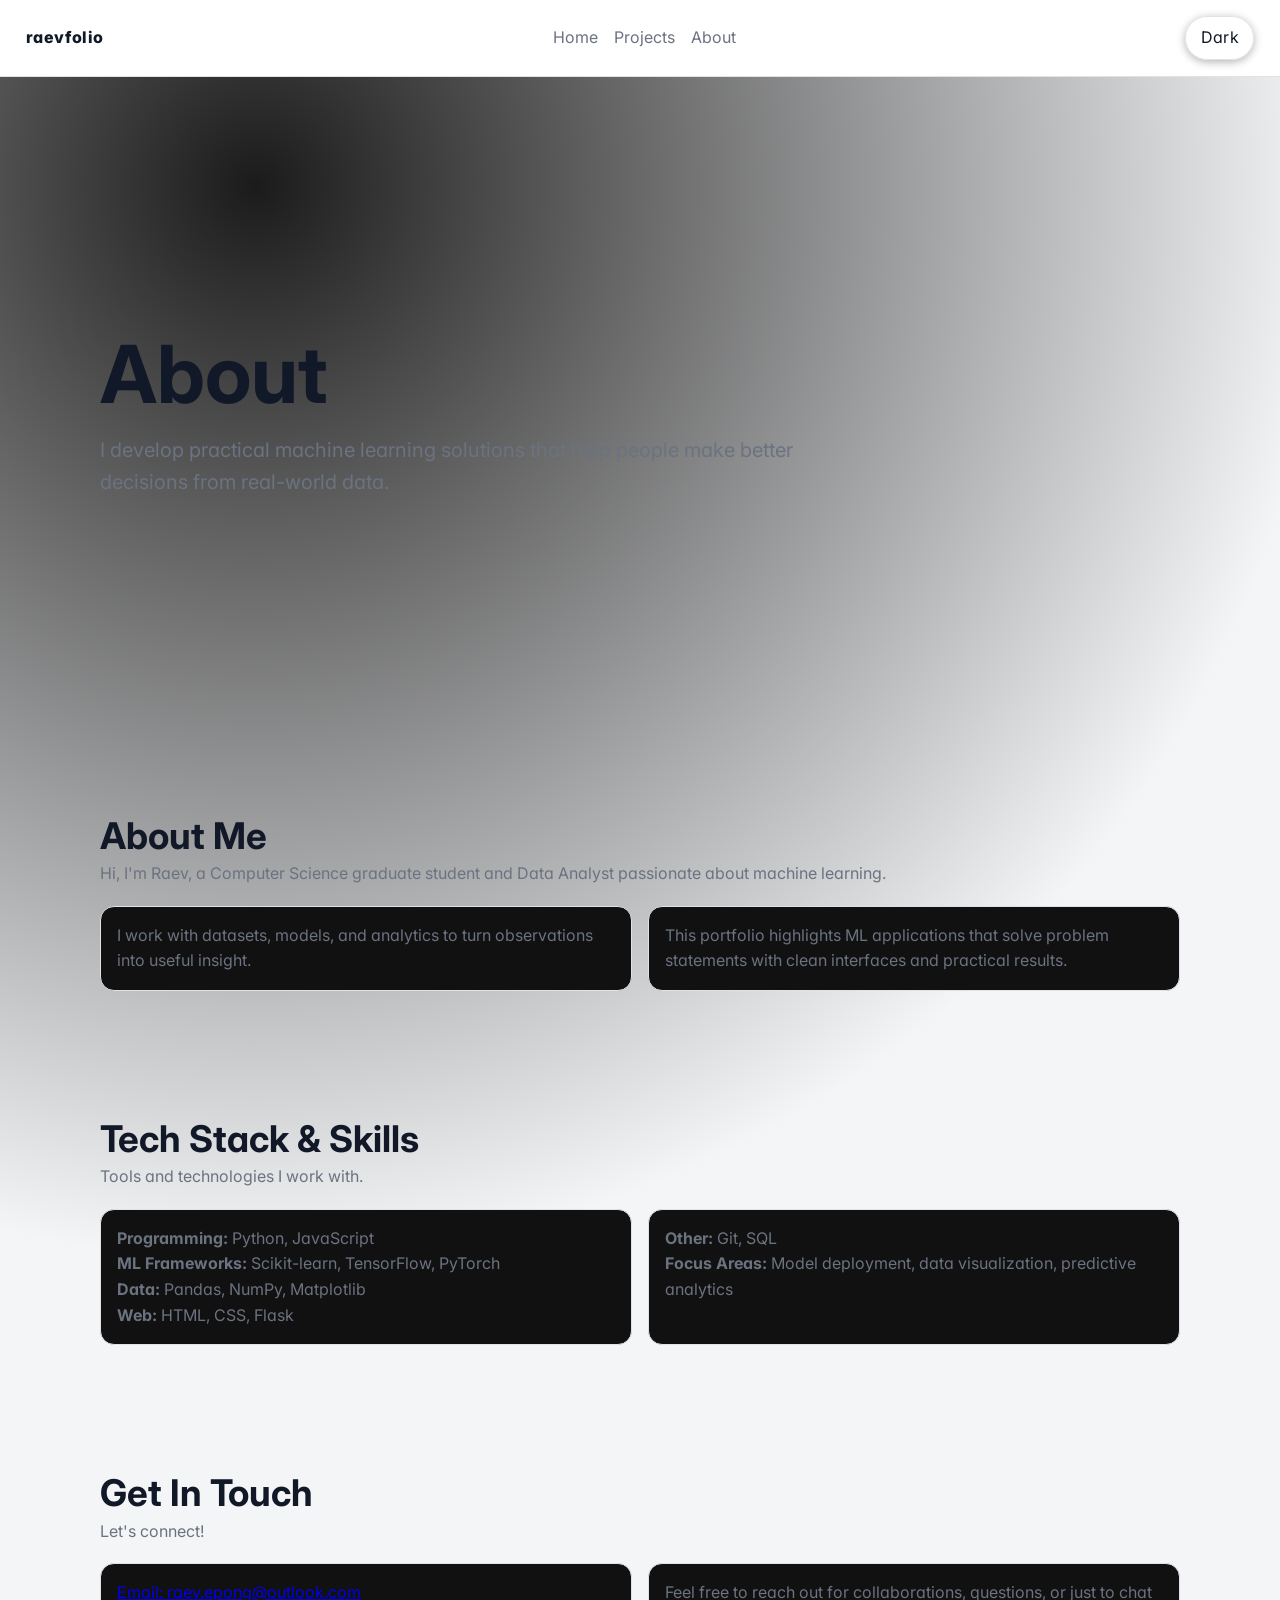
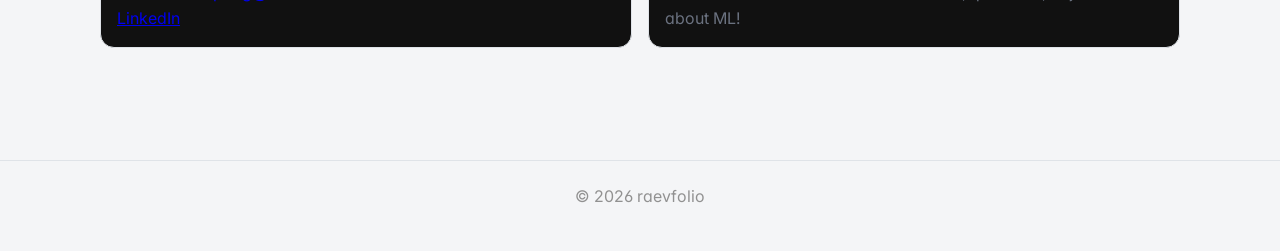
==== commit 1027a717: "Adapt UI elements to light mode: navbar, cards, buttons, forms; update navbar title to raevfolio" ====
--- a/about.html
+++ b/about.html
@@ -5,7 +5,7 @@
     <meta name="viewport" content="width=device-width, initial-scale=1.0" />
     <meta
       name="description"
-      content="About raev-folio, a portfolio of machine learning applications and modern frontend work."
+      content="About raevfolio, a portfolio of machine learning applications and modern frontend work."
     />
     <title>About | raev portfolio</title>
     <link rel="preconnect" href="https://fonts.googleapis.com" />
@@ -20,7 +20,7 @@
     <div class="grain"></div>
 
     <header class="site-header">
-      <a href="./index.html" class="brand">raev-folio</a>
+      <a href="./index.html" class="brand">raevfolio</a>
       <nav class="main-nav">
         <a href="./index.html">Home</a>
         <a href="./projects.html">Projects</a>
@@ -88,7 +88,7 @@
       </section>
     </main>
 
-    <footer class="site-footer">© <span id="year"></span> raev-folio</footer>
+    <footer class="site-footer">© <span id="year"></span> raevfolio</footer>
 
     <script src="./script.js"></script>
   </body>
--- a/styles.css
+++ b/styles.css
@@ -7,6 +7,9 @@
   --muted: #bbbbbb;
   --accent: #d8d8d8;
   --radius: 18px;
+  --card-dark: #111;
+  --button-bg: #202020;
+  --button-bg-dark: #151515;
 }
 
 body.light {
@@ -17,6 +20,13 @@
   --text: #111827;
   --muted: #6b7280;
   --accent: #1d4ed8;
+  --card-dark: #e5e7eb;
+  --button-bg: #f3f4f6;
+  --button-bg-dark: #e5e7eb;
+}
+
+body.light .grain {
+  display: none;
 }
 
 *,
@@ -57,7 +67,7 @@
   align-items: center;
   padding: 1rem clamp(1rem, 2vw, 2rem);
   border-bottom: 1px solid var(--line);
-  background: rgba(8, 8, 8, 0.8);
+  background: var(--bg-soft);
   backdrop-filter: blur(10px);
 }
 
@@ -152,7 +162,7 @@
   border: 1px solid var(--line);
   text-decoration: none;
   color: var(--text);
-  background: linear-gradient(145deg, #202020, #151515);
+  background: linear-gradient(145deg, var(--button-bg), var(--button-bg-dark));
   font-weight: 500;
   font-size: 0.95rem;
   letter-spacing: 0.02em;
@@ -182,14 +192,14 @@
 
 .project-card {
   border: 1px solid var(--line);
-  background: linear-gradient(180deg, var(--card), #111);
+  background: linear-gradient(180deg, var(--card), var(--card-dark));
   border-radius: var(--radius);
   overflow: clip;
 }
 
 .project-link-card {
   border: 1px solid var(--line);
-  background: linear-gradient(180deg, var(--card), #111);
+  background: linear-gradient(180deg, var(--card), var(--card-dark));
   border-radius: var(--radius);
   padding: 1rem;
   display: flex;
@@ -257,7 +267,7 @@
   font-size: 0.95rem;
   letter-spacing: 0.02em;
   border: 1px solid var(--line);
-  background: linear-gradient(145deg, #202020, #151515);
+  background: linear-gradient(145deg, var(--button-bg), var(--button-bg-dark));
   color: var(--text);
   border-radius: 12px;
   padding: 0.8rem 1.2rem;
